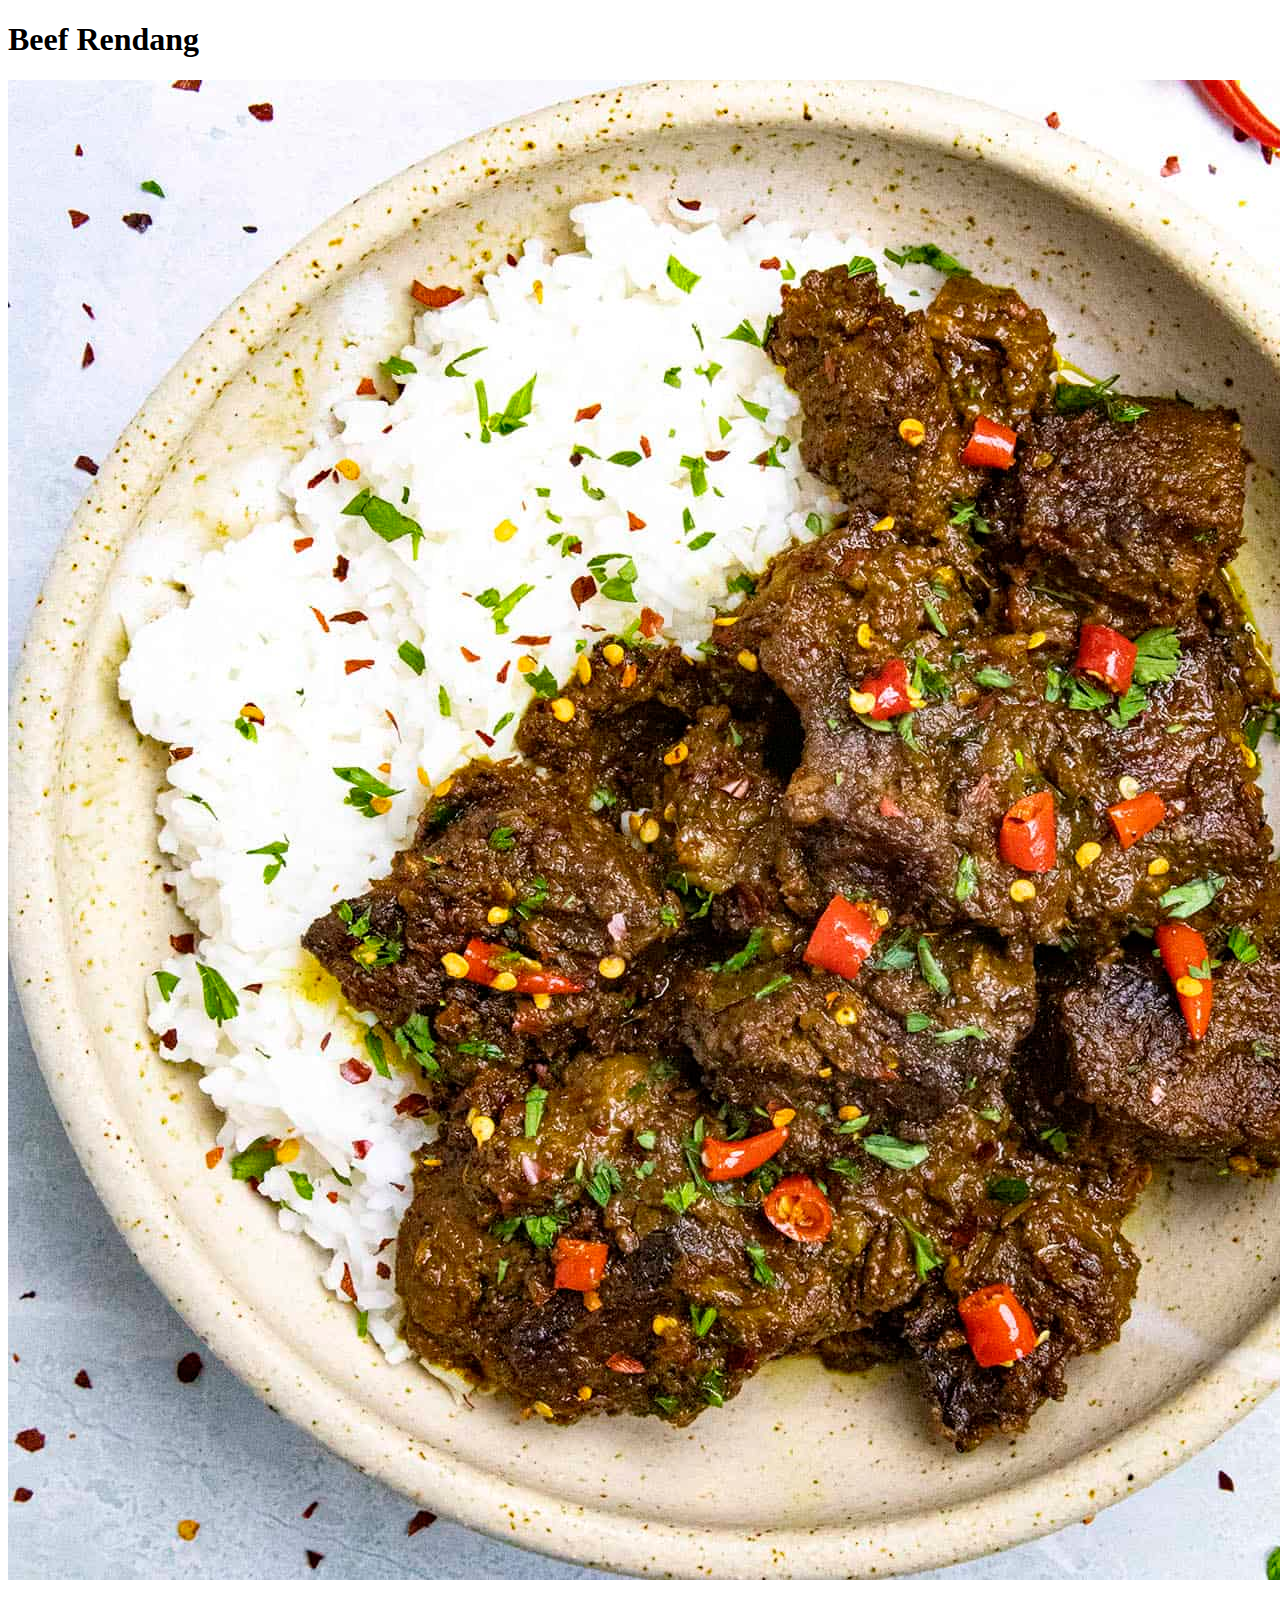
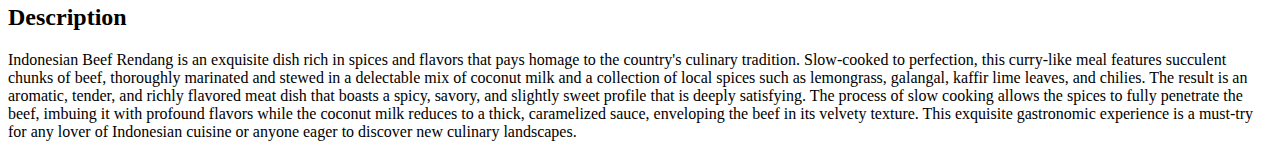
==== recipes/beef-rendang.html @ 240815a7 "Create beef rendang page with description" ====
<!DOCTYPE html>
<html lang="en">
<head>
    <meta charset="UTF-8">
    <meta name="viewport" content="width=device-width, initial-scale=1.0">
    <title>Beef Rendang</title>
</head>
<body>
    <h1>Beef Rendang</h1>
    <img src = "../images/Rendang-SQ.jpg" alt = "An image of beef rendang">
    <h2>Description</h2>
    <p>
        Indonesian Beef Rendang is an exquisite dish rich in spices and flavors 
        that pays homage to the country's culinary tradition. Slow-cooked to perfection, 
        this curry-like meal features succulent chunks of beef, thoroughly marinated and 
        stewed in a delectable mix of coconut milk and a collection of local spices such as 
        lemongrass, galangal, kaffir lime leaves, and chilies. The result is an aromatic, 
        tender, and richly flavored meat dish that boasts a spicy, savory, and slightly sweet
        profile that is deeply satisfying. The process of slow cooking allows the spices to 
        fully penetrate the beef, imbuing it with profound flavors while the coconut milk 
        reduces to a thick, caramelized sauce, enveloping the beef in its velvety texture. 
        This exquisite gastronomic experience is a must-try for any lover of Indonesian cuisine 
        or anyone eager to discover new culinary landscapes.
    </p>
</body>
</html>
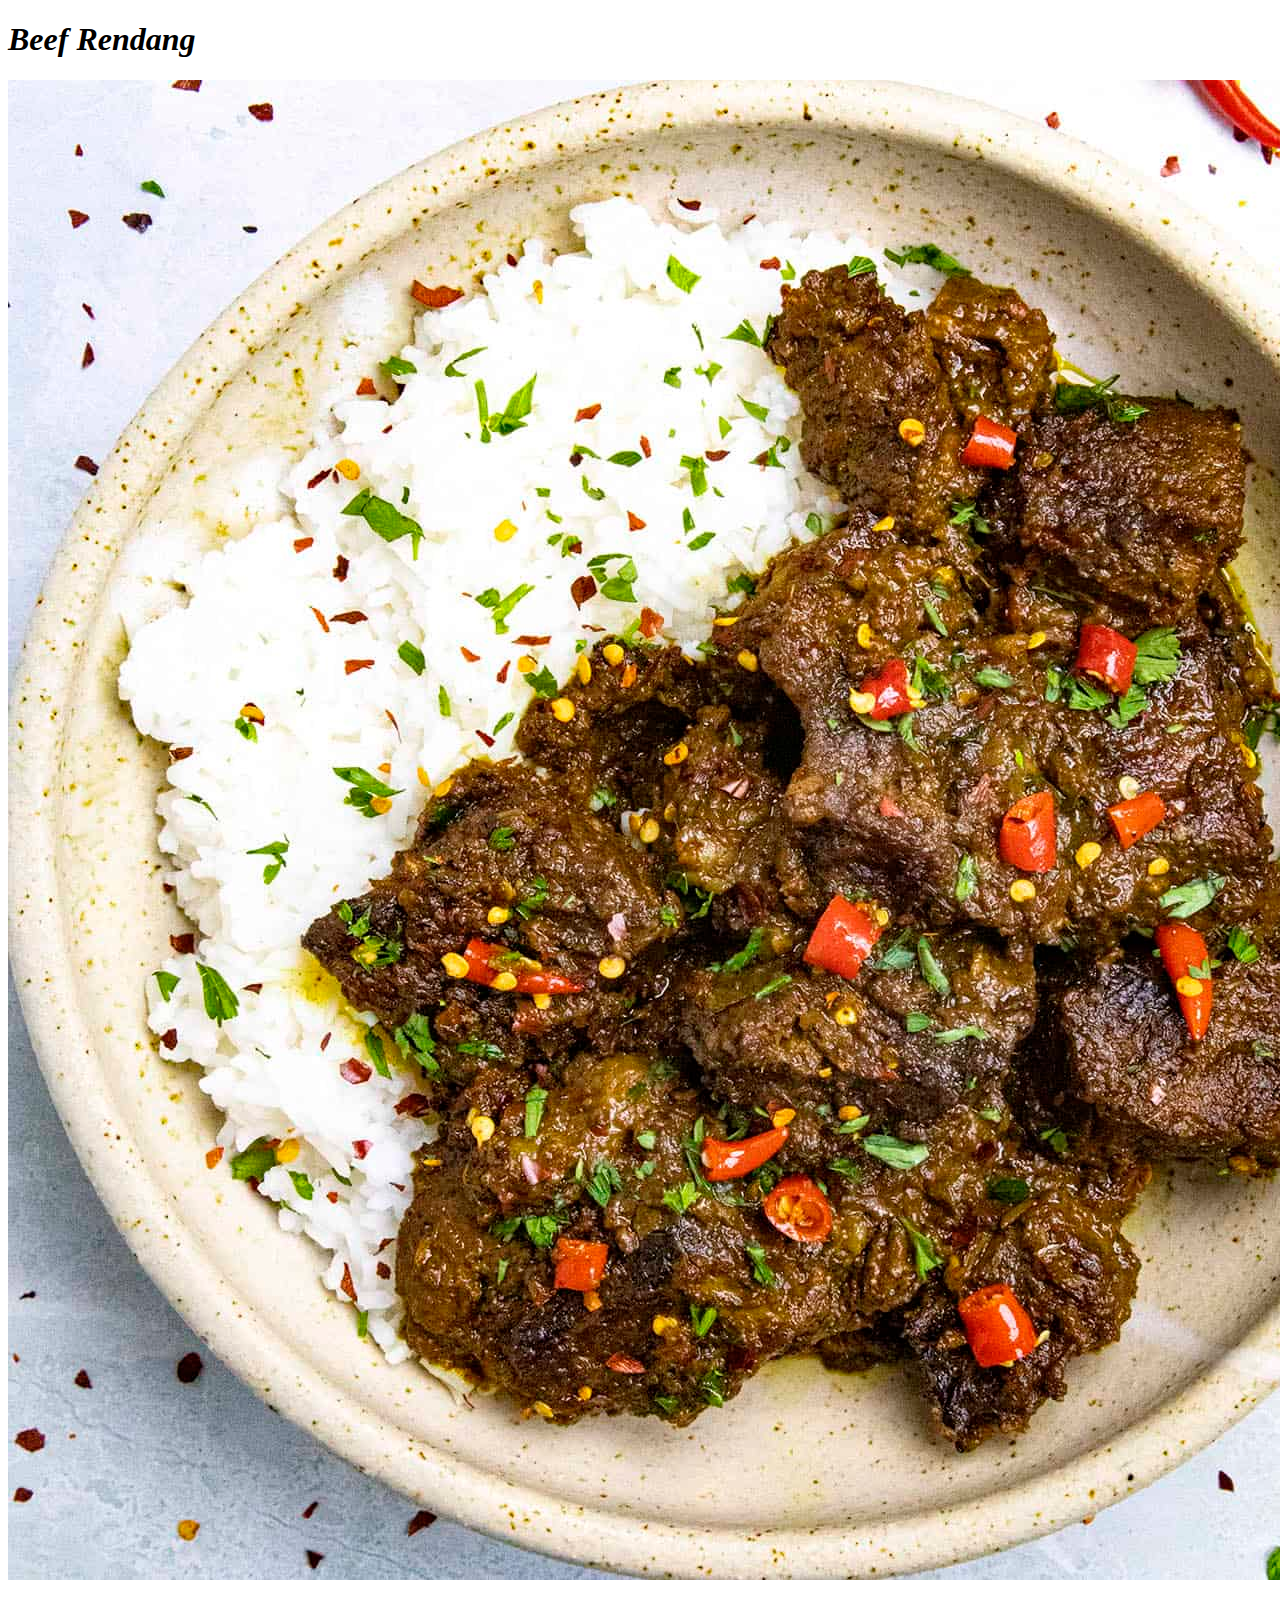
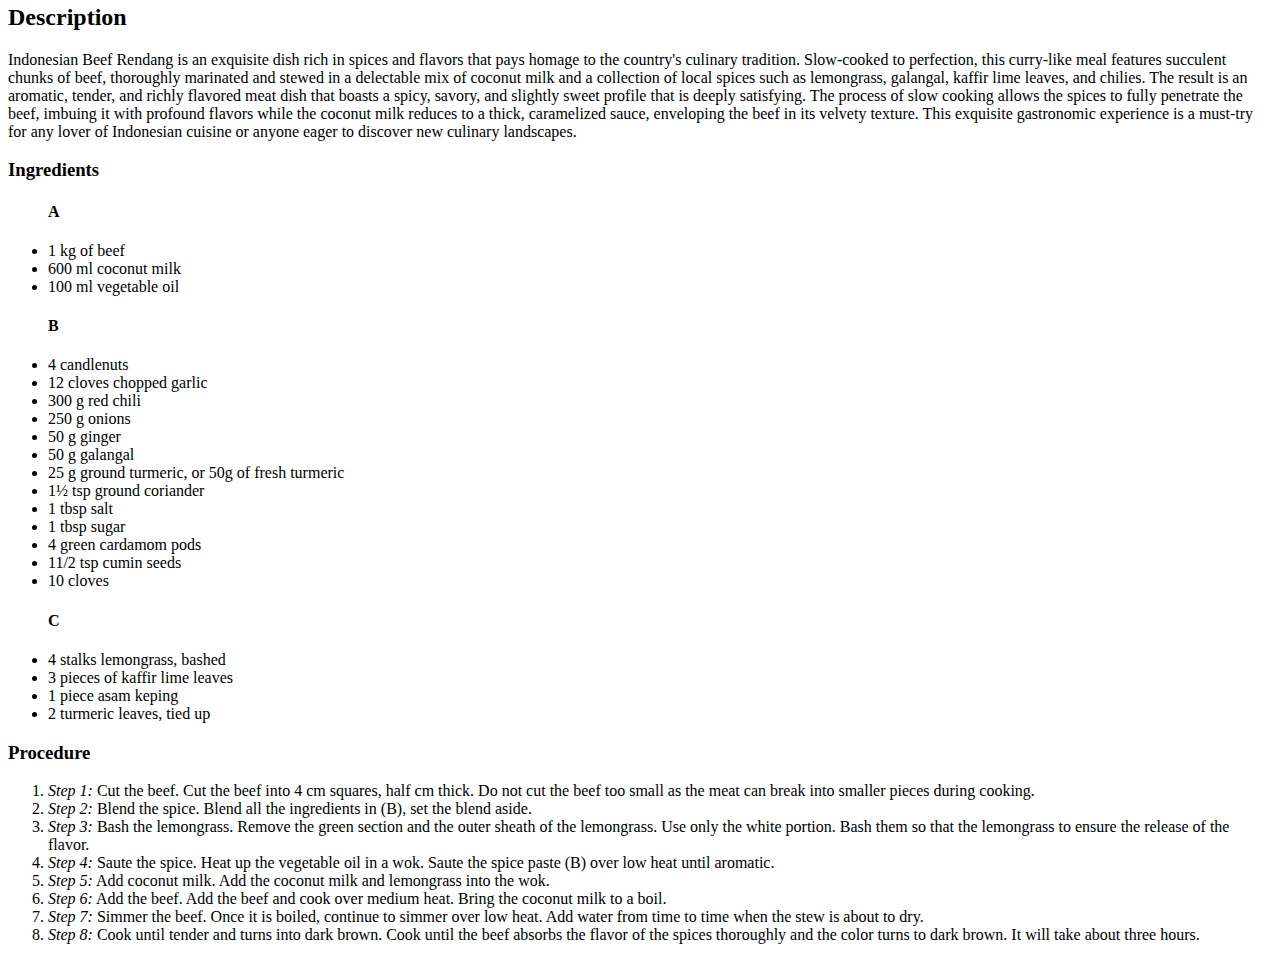
==== commit b2c83605: "add steps to rendang recipe" ====
--- a/recipes/beef-rendang.html
+++ b/recipes/beef-rendang.html
@@ -6,7 +6,7 @@
     <title>Beef Rendang</title>
 </head>
 <body>
-    <h1>Beef Rendang</h1>
+    <h1><em>Beef Rendang</em></h1>
     <img src = "../images/Rendang-SQ.jpg" alt = "An image of beef rendang">
     <h2>Description</h2>
     <p>
@@ -22,5 +22,31 @@
         This exquisite gastronomic experience is a must-try for any lover of Indonesian cuisine 
         or anyone eager to discover new culinary landscapes.
     </p>
+    <h3>Ingredients</h3>
+    <ul>
+        <h4><strong>A</strong></h4>
+        <li>1 kg of beef</li><li>600 ml coconut milk</li><li>100 ml vegetable oil</li>
+        <h4><strong>B</strong></h4>
+        <li>4 candlenuts</li><li>12 cloves chopped garlic</li><li>300 g red chili</li>
+        <li>250 g onions</li><li>50 g ginger</li><li>50 g galangal</li>
+        <li>25 g ground turmeric, or 50g of fresh turmeric</li><li>1½ tsp ground coriander</li>
+        <li>1 tbsp salt</li><li>1 tbsp sugar</li><li>4 green cardamom pods</li>
+        <li>11/2 tsp cumin seeds</li><li>10 cloves</li>
+        <h4><strong>C</strong></h4>
+        <li>4 stalks lemongrass, bashed</li><li>3 pieces of kaffir lime leaves</li>
+        <li>1 piece asam keping</li><li>2 turmeric leaves, tied up</li>
+    </ul>
+
+    <h3>Procedure</h3>
+    <ol>
+        <li><em>Step 1:</em> Cut the beef. Cut the beef into 4 cm squares, half cm thick. Do not cut the beef too small as the meat can break into smaller pieces during cooking.</li>
+        <li><em>Step 2:</em> Blend the spice. Blend all the ingredients in (B), set the blend aside.</li>
+        <li><em>Step 3:</em> Bash the lemongrass. Remove the green section and the outer sheath of the lemongrass. Use only the white portion. Bash them so that the lemongrass to ensure the release of the flavor.</li>
+        <li><em>Step 4:</em> Saute the spice. Heat up the vegetable oil in a wok. Saute the spice paste (B) over low heat until aromatic.</li>
+        <li><em>Step 5:</em> Add coconut milk. Add the coconut milk and lemongrass into the wok.</li>
+        <li><em>Step 6:</em> Add the beef. Add the beef and cook over medium heat. Bring the coconut milk to a boil.</li>
+        <li><em>Step 7:</em> Simmer the beef. Once it is boiled, continue to simmer over low heat. Add water from time to time when the stew is about to dry.</li>
+        <li><em>Step 8:</em> Cook until tender and turns into dark brown. Cook until the beef absorbs the flavor of the spices thoroughly and the color turns to dark brown. It will take about three hours.</li>
+    </ol>
 </body>
 </html>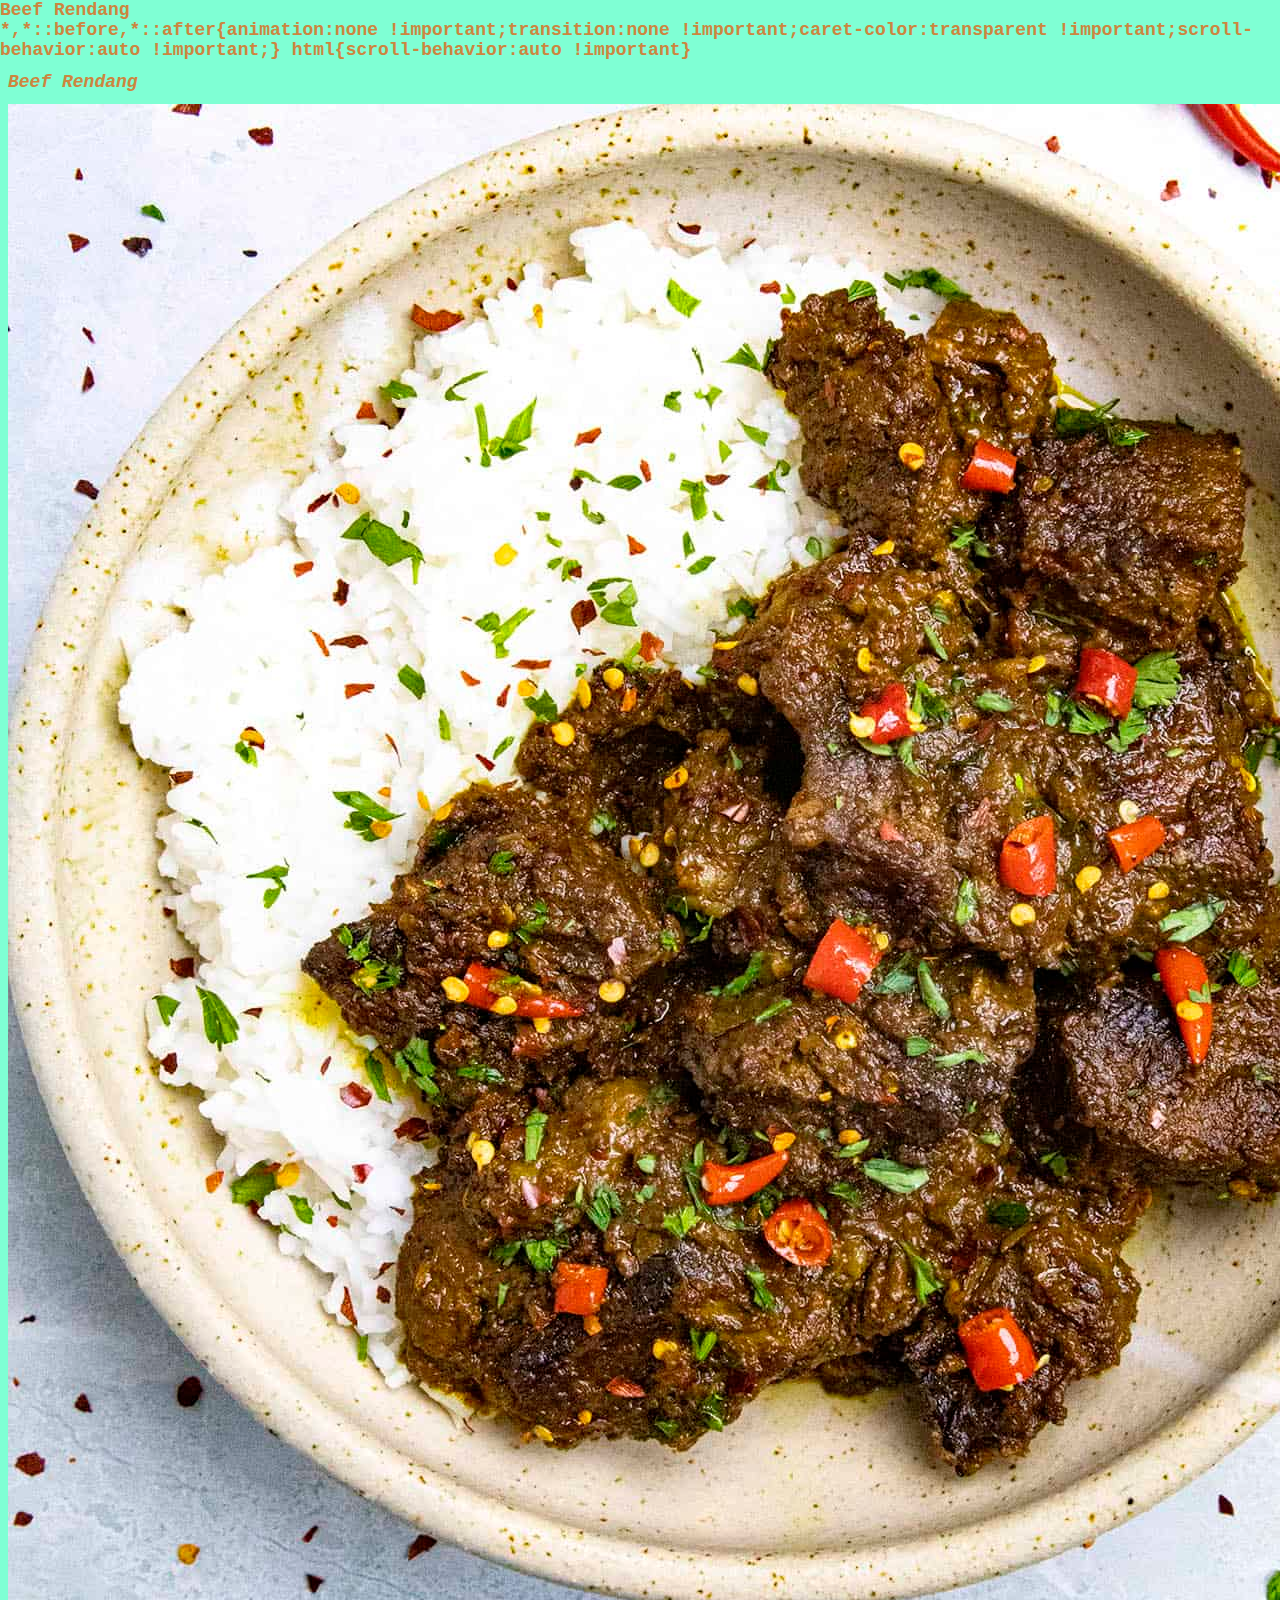
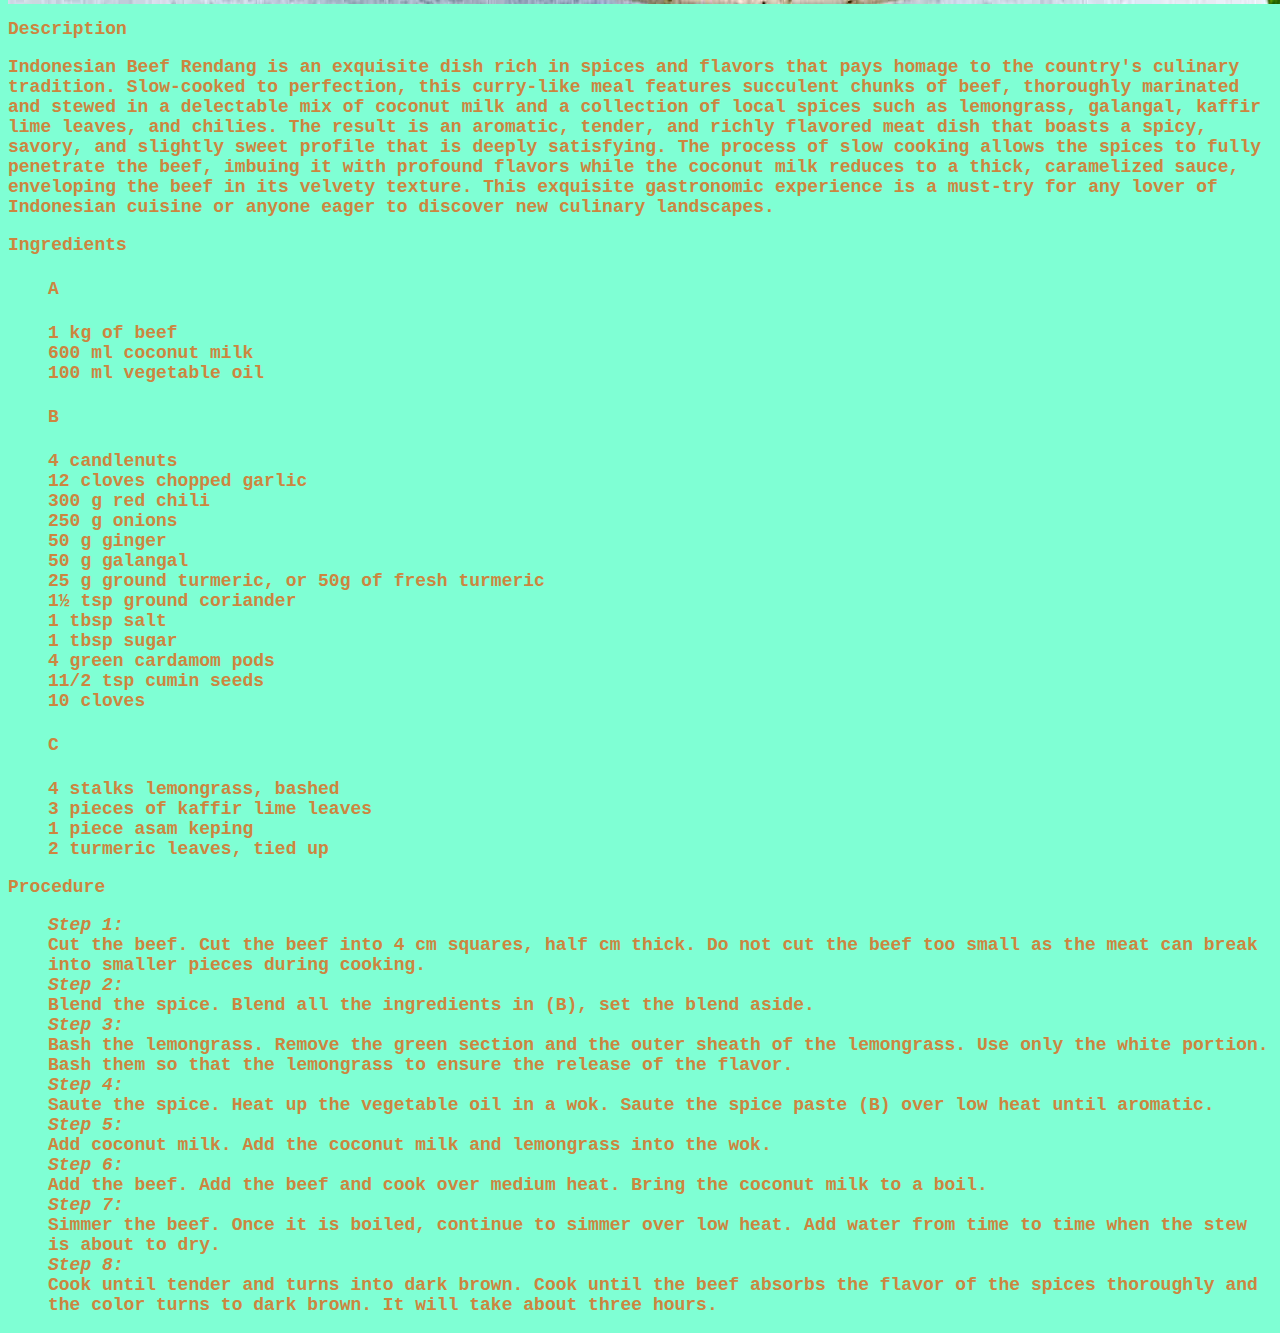
==== commit 57f8f1bc: "added basic css" ====
--- a/recipes/beef-rendang.html
+++ b/recipes/beef-rendang.html
@@ -4,6 +4,7 @@
     <meta charset="UTF-8">
     <meta name="viewport" content="width=device-width, initial-scale=1.0">
     <title>Beef Rendang</title>
+    <link rel="stylesheet" href="recipe-styles.css">
 </head>
 <body>
     <h1><em>Beef Rendang</em></h1>
--- a/recipes/recipe-styles.css
+++ b/recipes/recipe-styles.css
@@ -0,0 +1,8 @@
+* {
+    font-family: 'Courier New', Courier, monospace;
+    font-weight: bold;
+    font-size: large;
+    color: peru;
+    background-color: aquamarine;
+    display: block;
+}